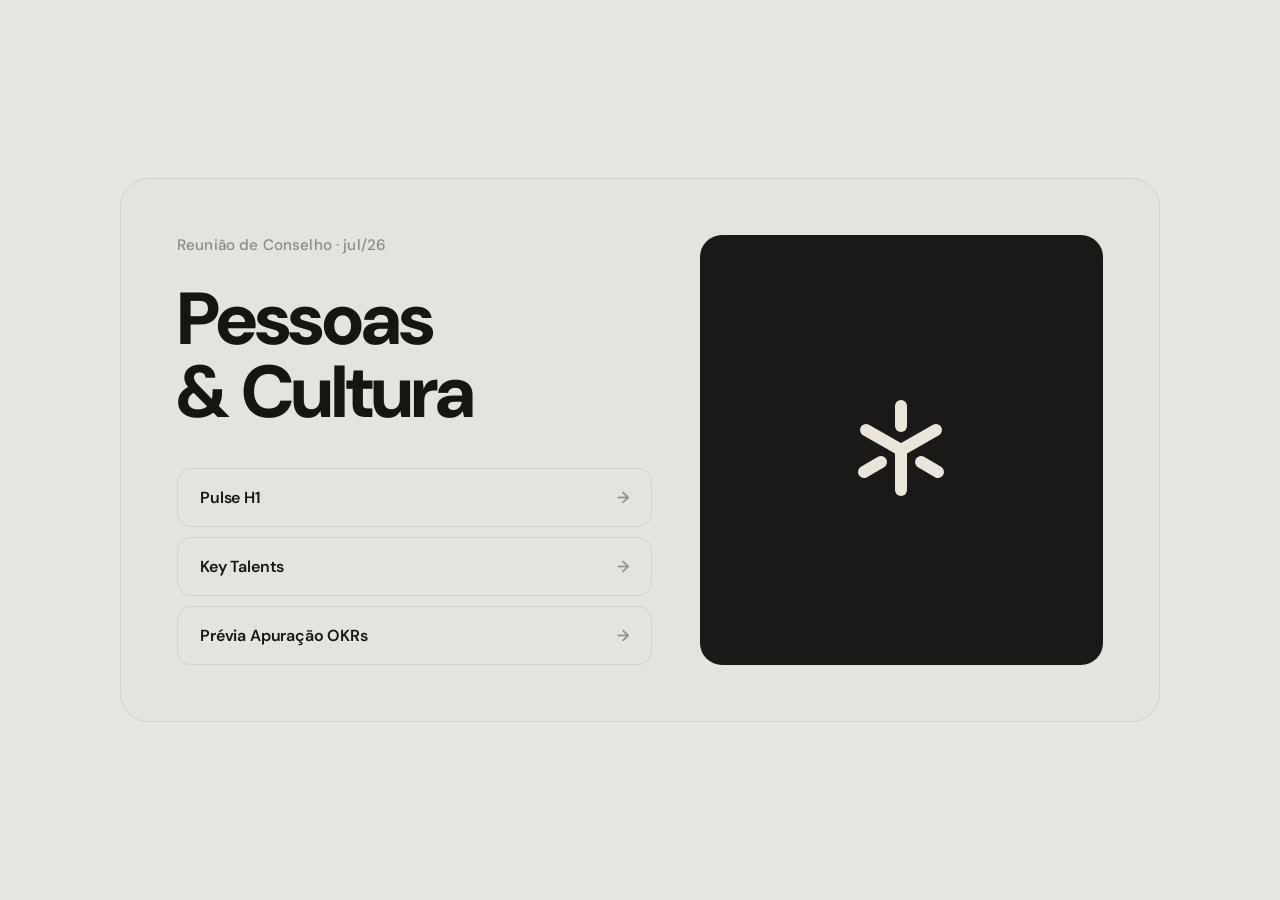
==== index.html @ 20ebfe3a "Create index.html" ====
<!DOCTYPE html>
<html lang="pt-BR">
<head>
<meta charset="UTF-8">
<meta name="viewport" content="width=device-width, initial-scale=1.0">
<title>Menu Principal</title>

<link rel="preconnect" href="https://fonts.googleapis.com">
<link rel="preconnect" href="https://fonts.gstatic.com" crossorigin>
<link href="https://fonts.googleapis.com/css2?family=DM+Sans:wght@400;500;600;700;800&display=swap" rel="stylesheet">

<style>
  :root{
    --ground:#E7E6E1;
    --ink:#16150F;
    --muted:#8C8A80;
    --slate:#5B6470;
    --dark:#1A1917;
    --cream:#E9E5D9;
    --line:#D3D1C8;
  }
  *{ margin:0; padding:0; box-sizing:border-box; }
  body{
    min-height:100vh;
    display:flex;
    align-items:center;
    justify-content:center;
    background:var(--ground);
    color:var(--ink);
    font-family:'DM Sans', system-ui, sans-serif;
    -webkit-font-smoothing:antialiased;
    padding:32px;
  }

  .card{
    width:100%;
    max-width:1040px;
    background:#E4E3DD;
    border:1px solid var(--line);
    border-radius:28px;
    padding:56px;
    display:grid;
    grid-template-columns:1fr 0.85fr;
    gap:48px;
    align-items:stretch;
  }

  .lado-texto{
    display:flex;
    flex-direction:column;
  }
  .overline{
    font-size:.95rem;
    font-weight:500;
    letter-spacing:.01em;
    color:var(--muted);
    margin-bottom:28px;
  }
  h1{
    font-size:clamp(3rem, 6vw, 4.6rem);
    font-weight:800;
    line-height:.98;
    letter-spacing:-.03em;
    color:var(--ink);
  }
  .subtitulo{
    margin-top:26px;
    font-size:1.35rem;
    line-height:1.4;
    font-weight:500;
    color:var(--slate);
    max-width:34ch;
  }
  .subtitulo strong{ color:var(--ink); font-weight:700; }

  .botoes{
    margin-top:auto;
    padding-top:40px;
    display:flex;
    flex-direction:column;
    gap:10px;
  }
  .botao{
    display:flex;
    align-items:center;
    justify-content:space-between;
    padding:18px 22px;
    font-size:1rem;
    font-weight:600;
    letter-spacing:-.01em;
    color:var(--ink);
    text-decoration:none;
    background:transparent;
    border:1px solid var(--line);
    border-radius:14px;
    transition:background .18s ease, color .18s ease, border-color .18s ease;
  }
  .botao .seta{ opacity:.4; transition:transform .18s ease, opacity .18s ease; }
  .botao:hover{ background:var(--dark); color:var(--cream); border-color:var(--dark); }
  .botao:hover .seta{ opacity:.8; transform:translateX(4px); }
  .botao:focus-visible{ outline:3px solid #6E6A5C; outline-offset:3px; }

  .painel{
    background:var(--dark);
    border-radius:22px;
    display:flex;
    align-items:center;
    justify-content:center;
    min-height:420px;
  }
  .painel .logo{ width:120px; height:120px; }

  @media (max-width:820px){
    .card{
      grid-template-columns:1fr;
      padding:36px;
      gap:32px;
    }
    .painel{ min-height:240px; order:-1; }
    .painel .logo{ width:88px; height:88px; }
    .botoes{ padding-top:24px; }
  }

  @media (prefers-reduced-motion:reduce){
    .botao,.botao .seta{ transition:none; }
  }
</style>
</head>
<body>
  <div class="card">

    <div class="lado-texto">
      <p class="overline">Reunião de Conselho · jul/26</p>

      <h1>Pessoas<br>&amp; Cultura</h1>

      <div class="botoes">
        <a href="pagina1.html" class="botao">Pulse H1<span class="seta">&rarr;</span></a>
        <a href="pagina2.html" class="botao">Key Talents<span class="seta">&rarr;</span></a>
        <a href="pagina3.html" class="botao">Prévia Apuração OKRs<span class="seta">&rarr;</span></a>
      </div>
    </div>

    <div class="painel">
      <svg class="logo" viewBox="0 0 120 120" fill="none" stroke="#E9E5D9" stroke-width="12" stroke-linecap="round" aria-label="Yandeh">
        <line x1="60" y1="60" x2="25" y2="40"/>
        <line x1="60" y1="60" x2="95" y2="40"/>
        <line x1="60" y1="60" x2="60" y2="100"/>
        <line x1="60" y1="36" x2="60" y2="16"/>
        <line x1="80" y1="72" x2="97" y2="82"/>
        <line x1="40" y1="72" x2="23" y2="82"/>
      </svg>
    </div>

  </div>
</body>
</html>
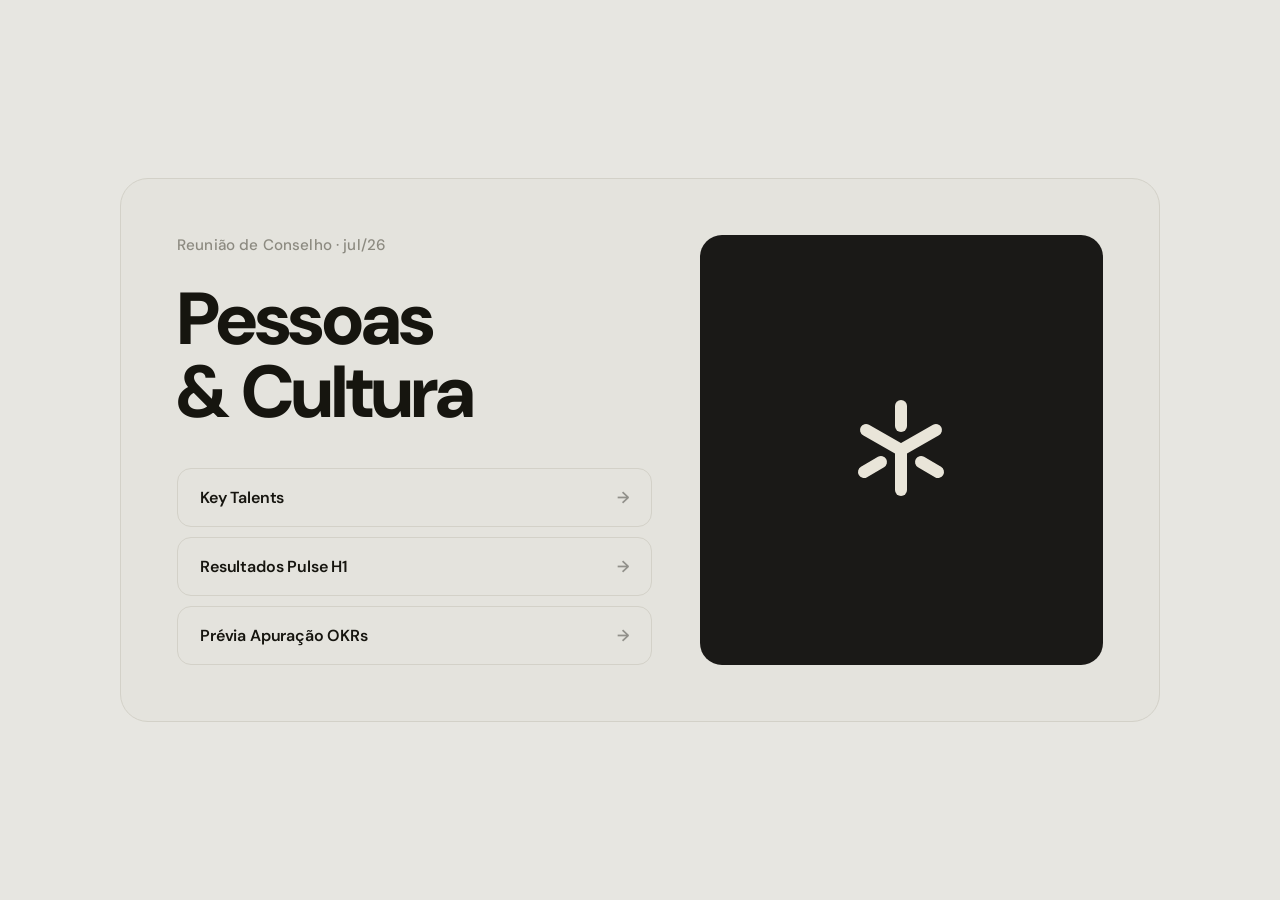
==== commit 88ea9622: "Update index.html" ====
--- a/index.html
+++ b/index.html
@@ -1,4 +1,3 @@
-<!DOCTYPE html>
 <html lang="pt-BR">
 <head>
 <meta charset="UTF-8">
@@ -135,8 +134,8 @@
       <h1>Pessoas<br>&amp; Cultura</h1>
 
       <div class="botoes">
-        <a href="pagina1.html" class="botao">Pulse H1<span class="seta">&rarr;</span></a>
-        <a href="pagina2.html" class="botao">Key Talents<span class="seta">&rarr;</span></a>
+        <a href="pagina1.html" class="botao">Key Talents<span class="seta">&rarr;</span></a>
+        <a href="pagina2.html" class="botao">Resultados Pulse H1<span class="seta">&rarr;</span></a>
         <a href="pagina3.html" class="botao">Prévia Apuração OKRs<span class="seta">&rarr;</span></a>
       </div>
     </div>
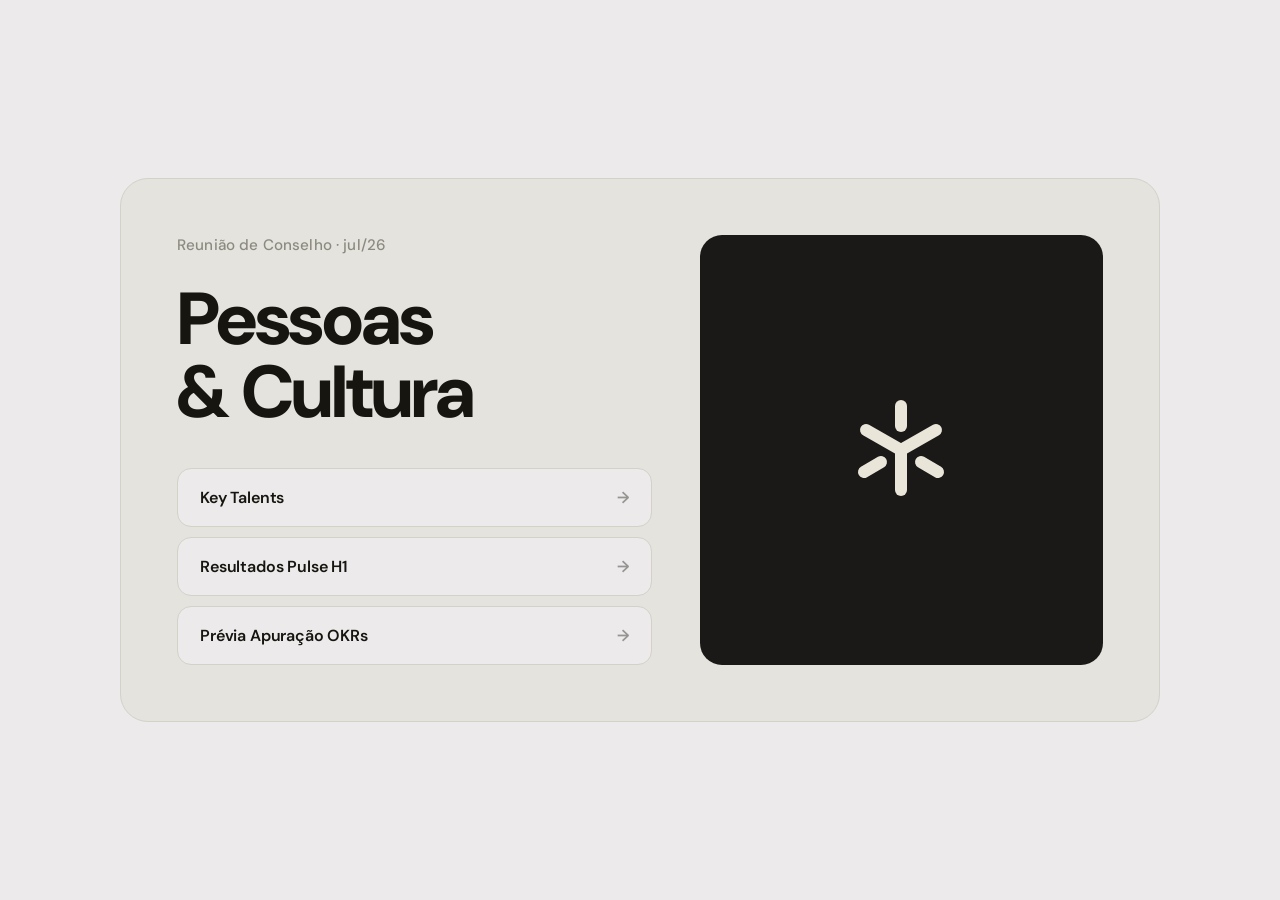
==== commit 7d437aed: "Update index.html" ====
--- a/index.html
+++ b/index.html
@@ -2,7 +2,7 @@
 <head>
 <meta charset="UTF-8">
 <meta name="viewport" content="width=device-width, initial-scale=1.0">
-<title>Menu Principal</title>
+<title>P&C - Conselho</title>
 
 <link rel="preconnect" href="https://fonts.googleapis.com">
 <link rel="preconnect" href="https://fonts.gstatic.com" crossorigin>
@@ -10,7 +10,7 @@
 
 <style>
   :root{
-    --ground:#E7E6E1;
+    --ground:#eceaea;
     --ink:#16150F;
     --muted:#8C8A80;
     --slate:#5B6470;
@@ -89,7 +89,7 @@
     letter-spacing:-.01em;
     color:var(--ink);
     text-decoration:none;
-    background:transparent;
+    background:var(--ground);
     border:1px solid var(--line);
     border-radius:14px;
     transition:background .18s ease, color .18s ease, border-color .18s ease;
